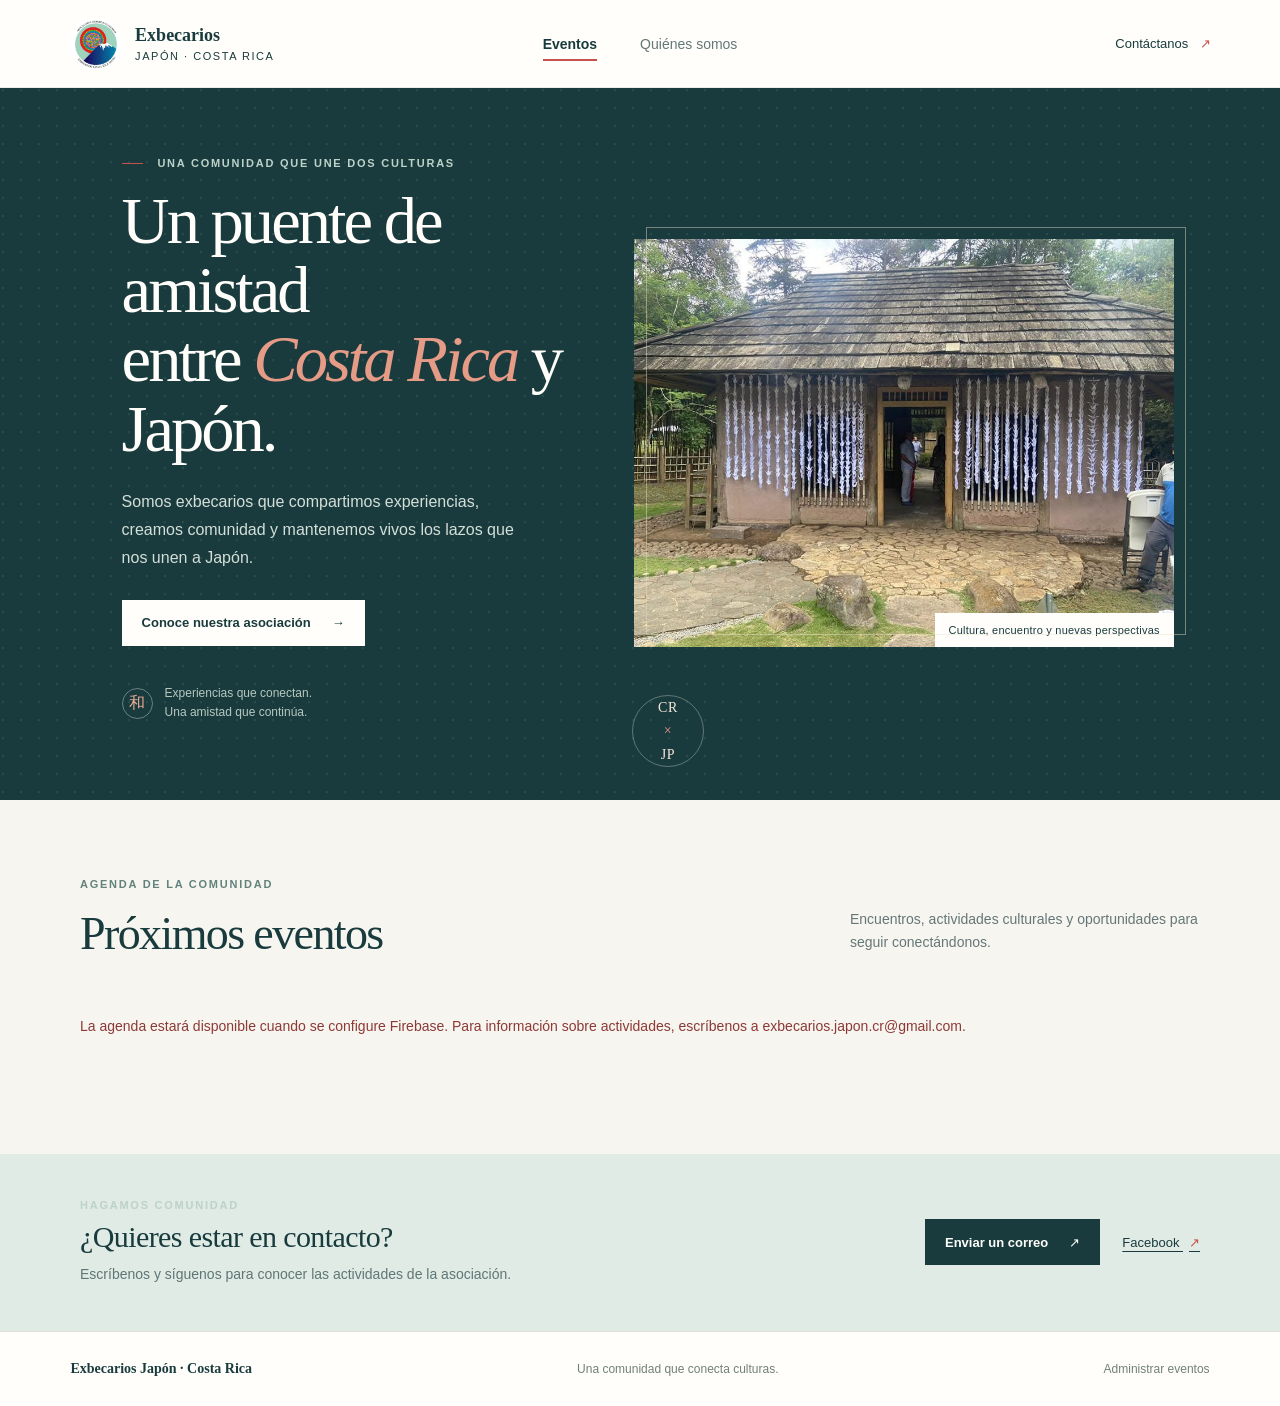
==== index.html @ 600e8ead "Add EXBECARIOS landing page" ====
<!doctype html>
<html lang="es">
  <head>
    <meta charset="UTF-8">
    <meta name="viewport" content="width=device-width, initial-scale=1">
    <meta name="theme-color" content="#153e42">
    <meta name="description" content="Comunidad de exbecarios del Gobierno de Japón en Costa Rica. Conectamos personas, experiencias y culturas.">
    <title>Exbecarios Japón Costa Rica | Comunidad y eventos</title>
    <link rel="icon" href="img/icono.jpg" type="image/jpeg">
    <link rel="stylesheet" href="styles.css">
    <script defer src="js/navigation.js"></script>
    <script type="module" src="js/main.js"></script>
  </head>
  <body>
    <a class="skip-link" href="#contenido">Saltar al contenido</a>
    <header class="site-header">
      <a class="brand" href="#eventos" aria-label="Exbecarios Japón Costa Rica, inicio">
        <img src="img/icono.jpg" alt="" width="54" height="54">
        <span class="brand-name">Exbecarios<span>Japón · Costa Rica</span></span>
      </a>
      <nav class="tabs" aria-label="Navegación principal" role="tablist">
        <button class="tab is-active" id="tab-eventos" type="button" role="tab" aria-selected="true" aria-controls="panel-eventos" data-tab="eventos">Eventos</button>
        <button class="tab" id="tab-somos" type="button" role="tab" aria-selected="false" aria-controls="panel-somos" data-tab="somos">Quiénes somos</button>
      </nav>
      <a class="header-contact" href="mailto:exbecarios.japon.cr@gmail.com">Contáctanos <span aria-hidden="true">↗</span></a>
    </header>

    <main id="contenido">
      <section id="panel-eventos" class="page-panel" role="tabpanel" aria-labelledby="tab-eventos">
        <div class="hero">
          <div class="hero-copy">
            <p class="eyebrow"><span class="eyebrow-mark" aria-hidden="true"></span> Una comunidad que une dos culturas</p>
            <h1>Un puente de amistad<br>entre <span>Costa Rica</span> y Japón.</h1>
            <p class="hero-description">Somos exbecarios que compartimos experiencias, creamos comunidad y mantenemos vivos los lazos que nos unen a Japón.</p>
            <button class="button button-light" type="button" data-open-tab="somos">Conoce nuestra asociación <span aria-hidden="true">→</span></button>
            <div class="hero-note"><span class="hero-note-kanji" aria-hidden="true">和</span><span>Experiencias que conectan.<br>Una amistad que continúa.</span></div>
          </div>
          <div class="hero-image">
            <img src="img/483872027_3587784131516572_3139662177403844253_n.jpg" alt="Arquitectura tradicional japonesa decorada con tiras de papel">
            <span class="image-caption">Cultura, encuentro y nuevas perspectivas</span>
          </div>
          <span class="hero-stamp" aria-hidden="true">CR <span>×</span> JP</span>
        </div>

        <section class="events-section content-width" aria-labelledby="events-title">
          <div class="section-heading">
            <div>
              <p class="eyebrow">Agenda de la comunidad</p>
              <h2 id="events-title">Próximos eventos</h2>
            </div>
            <p class="section-intro">Encuentros, actividades culturales y oportunidades para seguir conectándonos.</p>
          </div>
          <div id="events-status" class="events-status" role="status" aria-live="polite">Cargando eventos…</div>
          <div id="events-list" class="events-grid" aria-live="polite"></div>
        </section>

        <section class="join-band">
          <div class="join-inner content-width">
            <div>
              <p class="eyebrow eyebrow-light">Hagamos comunidad</p>
              <h2>¿Quieres estar en contacto?</h2>
              <p>Escríbenos y síguenos para conocer las actividades de la asociación.</p>
            </div>
            <div class="join-actions">
              <a class="button button-light" href="mailto:exbecarios.japon.cr@gmail.com">Enviar un correo <span aria-hidden="true">↗</span></a>
              <a class="social-link" href="https://www.facebook.com/exbecariosjp.cr" target="_blank" rel="noopener noreferrer">Facebook <span aria-hidden="true">↗</span></a>
            </div>
          </div>
        </section>
      </section>

      <section id="panel-somos" class="page-panel about-panel" role="tabpanel" aria-labelledby="tab-somos" hidden>
        <div class="about-hero content-width">
          <p class="eyebrow"><span class="eyebrow-mark" aria-hidden="true"></span> Quiénes somos</p>
          <h1>Una historia compartida.<br><span>Un futuro por construir.</span></h1>
          <p class="about-lead">La Asociación de Exbecarios de Mombukagakusho de Japón en Costa Rica reúne a personas que han vivido la experiencia de estudiar en Japón y desean compartir lo aprendido con su comunidad.</p>
        </div>

        <section class="mission-section content-width" aria-labelledby="mission-title">
          <div class="mission-feature">
            <p class="eyebrow eyebrow-light">Nuestro propósito</p>
            <h2 id="mission-title">Fomentar los lazos entre Costa Rica y Japón.</h2>
            <p>Conectamos personas, experiencias y conocimiento para fortalecer la amistad y el intercambio entre ambos países.</p>
            <span class="mission-decoration" aria-hidden="true">絆</span>
          </div>
          <div class="mission-aside">
            <span class="aside-number">01 <span>/ 05</span></span>
            <p>Una comunidad que acompaña a quienes regresan de Japón y abre camino para quienes están por iniciar su propia experiencia.</p>
            <span class="aside-rule" aria-hidden="true"></span>
            <p class="aside-small">Basado en los fines y objetivos del Artículo 4 del acta constitutiva.</p>
          </div>
        </section>

        <section class="objectives-section content-width" aria-labelledby="objectives-title">
          <div class="section-heading">
            <div>
              <p class="eyebrow">Lo que nos mueve</p>
              <h2 id="objectives-title">Nuestros objetivos</h2>
            </div>
            <p class="section-intro">En síntesis, los fines establecidos en nuestra acta constitutiva.</p>
          </div>
          <div class="objective-list">
            <article class="objective-card objective-featured">
              <span class="objective-index">01</span>
              <div><h3>Fortalecer la amistad entre Costa Rica y Japón</h3><p>Promover las relaciones entre ambos países mediante el intercambio de experiencias y la participación en actividades culturales.</p></div>
              <span class="objective-symbol" aria-hidden="true">結</span>
            </article>
            <article class="objective-card">
              <span class="objective-index">02</span>
              <div><h3>Apoyar las becas de la Embajada de Japón</h3><p>Colaborar en la promoción, evaluación y selección de candidatos para los programas de becas.</p></div>
              <span class="objective-arrow" aria-hidden="true">↗</span>
            </article>
            <article class="objective-card">
              <span class="objective-index">03</span>
              <div><h3>Acompañar a becarios y exbecarios</h3><p>Apoyar a quienes inician su experiencia y fortalecer la comunidad en su regreso a Costa Rica, en lo personal, académico y profesional.</p></div>
              <span class="objective-arrow" aria-hidden="true">↗</span>
            </article>
            <article class="objective-card">
              <span class="objective-index">04</span>
              <div><h3>Compartir conocimiento y experiencia</h3><p>Facilitar la comunicación entre exbecarios, la Embajada de Japón y organizaciones japonesas, poniendo en común la experiencia académica y laboral.</p></div>
              <span class="objective-arrow" aria-hidden="true">↗</span>
            </article>
            <article class="objective-card">
              <span class="objective-index">05</span>
              <div><h3>Participar en actividades culturales</h3><p>Sumarnos a iniciativas de la Embajada y otras organizaciones que promueven el acercamiento entre ambos países.</p></div>
              <span class="objective-arrow" aria-hidden="true">↗</span>
            </article>
          </div>
        </section>

        <section class="statutes-section content-width" aria-labelledby="statutes-title">
          <div class="section-heading">
            <div>
              <p class="eyebrow">Consulta por tema</p>
              <h2 id="statutes-title">Así nos organizamos</h2>
            </div>
            <p class="section-intro">El estatuto, resumido en secciones desplegables para que puedas consultar solo lo que te interesa.</p>
          </div>
          <div class="statutes-list">
            <details class="statute-item" name="estatuto">
              <summary>
                <span><strong>Identidad y domicilio</strong><small>Artículos 1–3</small></span>
                <span class="statute-toggle" aria-hidden="true"></span>
              </summary>
              <div class="statute-content">
                <p>La Asociación de Exbecarios de Mombukagakusho de Japón en Costa Rica es una entidad privada, no lucrativa, no partidista ni religiosa, y de duración indefinida. El acta constitutiva es del 7 de mayo de 2014.</p>
                <p>Su domicilio estatutario está en San José, Sabana Norte, Torre La Sabana, piso 10, Embajada de Japón. Puede participar en federaciones y confederaciones nacionales o internacionales, de acuerdo con la legislación aplicable.</p>
              </div>
            </details>
            <details class="statute-item" name="estatuto">
              <summary>
                <span><strong>Actividades principales</strong><small>Artículo 5</small></span>
                <span class="statute-toggle" aria-hidden="true"></span>
              </summary>
              <div class="statute-content">
                <ul>
                  <li>Promover la comunicación y el intercambio entre exbecarios.</li>
                  <li>Crear y mantener una base de datos de exbecarios y gestionar la actualización de su información académica y profesional.</li>
                  <li>Participar en actividades sociales, culturales, académicas y profesionales de la Embajada de Japón y organizaciones afines, como JICA y ACEJA.</li>
                  <li>Crear alianzas con organizaciones e instituciones que fortalezcan las relaciones Costa Rica–Japón.</li>
                  <li>Colaborar como voluntariado y orientar a futuros becarios en su preparación para vivir en Japón.</li>
                </ul>
              </div>
            </details>
            <details class="statute-item" name="estatuto">
              <summary>
                <span><strong>Quiénes pueden asociarse</strong><small>Artículos 9–10</small></span>
                <span class="statute-toggle" aria-hidden="true"></span>
              </summary>
              <div class="statute-content">
                <p>El estatuto contempla personas asociadas fundadoras, activas y honorarias. Las personas honorarias son recomendadas por la Junta Directiva y aprobadas por la Asamblea; tienen voz, pero no voto ni cargos directivos, y no están sujetas a los deberes de las categorías fundadora y activa.</p>
                <p>Para solicitar afiliación se requiere ser mayor de edad y exbecario/a de Mombukagakusho o tener un vínculo con el programa. La solicitud escrita se presenta a la Junta Directiva, acompañada por la recomendación razonada de una persona fundadora o activa y el pago de la cuota de ingreso. La Junta dispone de un mes para responder.</p>
              </div>
            </details>
            <details class="statute-item" name="estatuto">
              <summary>
                <span><strong>Derechos y deberes</strong><small>Artículos 11–12</small></span>
                <span class="statute-toggle" aria-hidden="true"></span>
              </summary>
              <div class="statute-content">
                <h3>Derechos</h3>
                <p>Elegir y postularse a cargos; participar con voz y voto en las asambleas (un voto por persona); presentar propuestas; comunicar irregularidades; proponer la suspensión o exclusión de asociados; defenderse en procesos disciplinarios; proponer cambios al estatuto y participar en las actividades.</p>
                <h3>Deberes</h3>
                <p>Respetar la ley, el estatuto y los acuerdos; asistir a reuniones convocadas; pagar las cuotas aprobadas; cuidar los bienes y el buen nombre de la Asociación; apoyar sus fines y colaborar en la organización y divulgación de eventos.</p>
              </div>
            </details>
            <details class="statute-item" name="estatuto">
              <summary>
                <span><strong>Permanencia y convivencia</strong><small>Artículos 13–14</small></span>
                <span class="statute-toggle" aria-hidden="true"></span>
              </summary>
              <div class="statute-content">
                <p>La condición de asociado/a puede terminar por fallecimiento, renuncia escrita luego de cumplir las obligaciones pendientes o expulsión acordada en Asamblea Extraordinaria. Entre las causas de expulsión están adeudar tres cuotas anuales consecutivas sin justificación, actuar sin autorización en nombre de la Asociación y usar indebidamente su nombre o bienes.</p>
                <p>El estatuto contempla el derecho de defensa: la persona debe recibir por escrito las razones y dispone de 15 días hábiles para responder. Las medidas correctivas incluyen advertencia, suspensión hasta por seis meses o pérdida de la condición de asociado/a. Una medida correctiva puede impugnarse ante la Junta Directiva dentro de 15 días hábiles; la Junta debe resolver en los 10 días hábiles siguientes.</p>
              </div>
            </details>
            <details class="statute-item" name="estatuto">
              <summary>
                <span><strong>Órganos y toma de decisiones</strong><small>Artículos 15–22</small></span>
                <span class="statute-toggle" aria-hidden="true"></span>
              </summary>
              <div class="statute-content">
                <p>La Asociación cuenta con Asamblea General, Junta Directiva y Fiscalía. La Asamblea, integrada por las personas asociadas activas, es el órgano máximo. Se reúne ordinariamente una vez al año y extraordinariamente cuando la convoque la Junta, la Fiscalía o al menos un tercio de las personas asociadas. La convocatoria se envía por correo electrónico con ocho días naturales de anticipación y se confirma dentro de las 48 horas siguientes. Para la primera convocatoria se requiere la mitad más uno de los asociados; si no hay quórum, puede sesionar 60 minutos después con quienes estén presentes, respetando el mínimo establecido en el estatuto. Las decisiones se toman por mayoría simple, salvo cuando se exigen dos tercios.</p>
                <p>La Asamblea Ordinaria elige cada dos años, mediante voto secreto, a la Junta y a la Fiscalía; conoce informes; aprueba el plan de trabajo, presupuesto, cuotas y reglamentos; y decide sobre compras y donaciones. La Extraordinaria puede cubrir vacantes, reformar el estatuto, resolver expulsiones, aprobar alianzas, atender asuntos urgentes o acordar la disolución.</p>
                <p>La Junta Directiva es el órgano ejecutivo y administrativo. La integran siete personas: presidencia, vicepresidencia, secretaría, tesorería y tres vocalías, por periodos de dos años; el periodo inicia el 16 de mayo. Cumple los acuerdos, administra y revisa los recursos, recibe solicitudes de afiliación, convoca asambleas, nombra comisiones y presenta su informe anual.</p>
                <p>La presidencia representa a la Asociación y dirige las sesiones; la vicepresidencia la sustituye temporalmente. La secretaría prepara actas, lleva los registros y tramita comunicaciones. La tesorería recauda cuotas, custodia los fondos y presenta informes financieros. Las vocalías apoyan las gestiones y sustituyen temporalmente a otros miembros según el estatuto.</p>
                <p>La Fiscalía es independiente y la ocupa una persona elegida por dos años. Supervisa las operaciones y el cumplimiento del estatuto, presenta un informe anual, atiende inquietudes, investiga anomalías y puede solicitar una Asamblea Extraordinaria. Puede participar en sesiones de Junta con voz, pero sin voto, cuando se traten asuntos de su gestión.</p>
              </div>
            </details>
            <details class="statute-item" name="estatuto">
              <summary>
                <span><strong>Recursos y patrimonio</strong><small>Artículos 6–8</small></span>
                <span class="statute-toggle" aria-hidden="true"></span>
              </summary>
              <div class="statute-content">
                <p>Los recursos pueden provenir de cuotas de ingreso y anuales, contribuciones voluntarias, subvenciones y partidas públicas, donaciones, aportes voluntarios de jurados durante la selección de becarios y otras fuentes propuestas por la Junta y aprobadas por la Asamblea General.</p>
                <p>El patrimonio se destina exclusivamente a los fines de la Asociación: no se distribuyen utilidades entre sus miembros. Si los ingresos lo permiten, la Asamblea determina qué parte apoyar iniciativas de responsabilidad social. Los bienes pertenecen a la Asociación, no a cada persona asociada; los bienes inmuebles requieren autorización expresa de la Asamblea para su disposición.</p>
              </div>
            </details>
            <details class="statute-item" name="estatuto">
              <summary>
                <span><strong>Reformas e interpretación</strong><small>Artículos 23–25</small></span>
                <span class="statute-toggle" aria-hidden="true"></span>
              </summary>
              <div class="statute-content">
                <p>Las reformas al estatuto requieren una Asamblea Extraordinaria y el voto favorable de dos tercios de las personas asociadas activas presentes; luego se inscriben conforme a la ley. Las dudas de interpretación las resuelve la Junta Directiva; si hay controversia, el estatuto prevé solicitar criterio profesional en derecho. Los asuntos no contemplados se resuelven en Asamblea Extraordinaria por mayoría simple.</p>
                <p>La disolución se rige por las causas previstas en la Ley de Asociaciones. La liquidación de los bienes se realiza conforme a la ley, con las salvedades previstas para bienes provenientes de subvenciones, partidas públicas, legados o donaciones.</p>
              </div>
            </details>
          </div>
        </section>

        <section class="identity-section">
          <div class="identity-inner content-width">
            <div class="identity-copy">
              <p class="eyebrow">Nuestra asociación</p>
              <h2>Un espacio para conectar y contribuir.</h2>
              <p>Según el Artículo 1 del acta constitutiva, la Asociación es una entidad privada, no lucrativa, no partidista ni religiosa, y de duración indefinida.</p>
              <p>Acta constitutiva: 7 de mayo de 2014.</p>
              <p class="identity-note">La cédula jurídica no aparece en el texto del acta que recibimos. La agregaremos cuando el número sea confirmado.</p>
            </div>
            <div class="identity-seal">
              <img src="img/icono.jpg" alt="Logotipo de la Asociación de Exbecarios de Japón en Costa Rica" width="188" height="188">
              <span>Desde Costa Rica<br>hacia Japón, y de vuelta</span>
            </div>
          </div>
        </section>

        <section class="contact-section content-width">
          <p class="eyebrow">Sigamos en contacto</p>
          <h2>Conversemos.</h2>
          <div class="contact-links">
            <a href="mailto:exbecarios.japon.cr@gmail.com">exbecarios.japon.cr@gmail.com <span aria-hidden="true">↗</span></a>
            <a href="https://www.facebook.com/exbecariosjp.cr" target="_blank" rel="noopener noreferrer">Facebook <span aria-hidden="true">↗</span></a>
          </div>
        </section>
      </section>
    </main>

    <footer class="site-footer">
      <a class="footer-brand" href="#eventos">Exbecarios Japón · Costa Rica</a>
      <span>Una comunidad que conecta culturas.</span>
      <a class="admin-link" href="admin.html">Administrar eventos</a>
    </footer>
  </body>
</html>
---- styles.css ----
:root {
  color-scheme: light;
  --ink: #193b3d;
  --ink-deep: #123235;
  --muted: #647779;
  --paper: #f7f5ef;
  --white: #fffefa;
  --line: #dedfd8;
  --coral: #c9514b;
  --mint: #dcebe3;
  --serif: Georgia, "Times New Roman", serif;
  font-family: "Segoe UI", Arial, sans-serif;
  color: var(--ink);
  background: var(--paper);
  font-synthesis: none;
  text-rendering: optimizeLegibility;
}

* { box-sizing: border-box; }

body {
  margin: 0;
  min-width: 320px;
  background: var(--paper);
  font-size: 16px;
}

button, a { font: inherit; }
a { color: inherit; }
button:focus-visible, a:focus-visible { outline: 3px solid #d7836d; outline-offset: 4px; }

.skip-link {
  position: absolute;
  z-index: 20;
  top: 8px;
  left: 8px;
  padding: 10px 14px;
  color: var(--white);
  background: var(--ink);
  transform: translateY(-160%);
}
.skip-link:focus { transform: translateY(0); }

.site-header {
  position: relative;
  z-index: 2;
  display: grid;
  grid-template-columns: 1fr auto 1fr;
  align-items: center;
  min-height: 88px;
  padding: 14px clamp(22px, 5.4vw, 82px);
  background: var(--white);
  border-bottom: 1px solid rgba(25, 59, 61, .09);
}

.brand {
  display: inline-flex;
  align-items: center;
  gap: 12px;
  width: fit-content;
  text-decoration: none;
}
.brand img { border-radius: 50%; object-fit: cover; }
.brand-name { font-family: var(--serif); font-size: 18px; font-weight: 700; line-height: 1.12; }
.brand-name span { display: block; margin-top: 5px; font-family: "Segoe UI", Arial, sans-serif; font-size: 11px; font-weight: 500; letter-spacing: .14em; text-transform: uppercase; }

.tabs { display: flex; align-items: center; gap: 7px; }
.tab {
  position: relative;
  padding: 12px 18px;
  border: 0;
  background: transparent;
  color: #647779;
  cursor: pointer;
  font-size: 14px;
}
.tab::after {
  position: absolute;
  right: 18px;
  bottom: 3px;
  left: 18px;
  height: 2px;
  background: var(--coral);
  content: "";
  transform: scaleX(0);
  transform-origin: left;
  transition: transform .2s ease;
}
.tab:hover, .tab.is-active { color: var(--ink); }
.tab.is-active { font-weight: 650; }
.tab.is-active::after { transform: scaleX(1); }
.header-contact { justify-self: end; color: var(--ink); font-size: 13px; text-decoration: none; }
.header-contact span, .contact-links span { margin-left: 8px; color: var(--coral); }

.hero {
  position: relative;
  display: grid;
  grid-template-columns: minmax(0, .94fr) minmax(360px, 1.06fr);
  min-height: 525px;
  padding: 45px clamp(28px, 8.3vw, 128px) 48px clamp(28px, 9.5vw, 146px);
  overflow: hidden;
  color: var(--white);
  background-color: var(--ink);
  background-image: radial-gradient(circle at 16% 12%, rgba(166, 204, 184, .11) 0 1px, transparent 1.5px);
  background-size: 18px 18px;
}
.hero-copy { position: relative; z-index: 1; align-self: center; max-width: 535px; padding: 24px 18px 30px 0; }
.eyebrow { margin: 0 0 17px; color: #62827e; font-size: 11px; font-weight: 700; letter-spacing: .16em; text-transform: uppercase; }
.eyebrow-mark { display: inline-block; width: 21px; height: 1px; margin: 0 10px 3px 0; background: var(--coral); }
.hero .eyebrow, .eyebrow-light { color: #bdd2c9; }
.hero h1, .about-hero h1 {
  margin: 0;
  font-family: var(--serif);
  font-size: clamp(42px, 5.2vw, 72px);
  font-weight: 400;
  letter-spacing: -.045em;
  line-height: 1.04;
}
.hero h1 span { color: #e69b87; font-style: italic; }
.hero-description { max-width: 405px; margin: 25px 0 28px; color: #d4dfd9; font-size: 16px; line-height: 1.75; }
.button {
  display: inline-flex;
  align-items: center;
  justify-content: center;
  gap: 21px;
  min-height: 46px;
  padding: 0 19px;
  border: 1px solid transparent;
  font-size: 13px;
  font-weight: 650;
  text-decoration: none;
  transition: background .2s ease, color .2s ease, transform .2s ease;
}
.button:hover { transform: translateY(-2px); }
.button-light { color: var(--ink); background: var(--white); }
.button-light:hover { background: #e8eee8; }
.hero-note { display: flex; align-items: center; gap: 12px; margin-top: 38px; color: #b6c8c0; font-size: 12px; line-height: 1.6; }
.hero-note-kanji { display: grid; width: 31px; height: 31px; place-items: center; border: 1px solid rgba(255,255,255,.35); border-radius: 50%; color: #f0ad97; font-family: var(--serif); font-size: 16px; }
.hero-image { position: relative; align-self: center; height: 408px; margin: 0 0 0 18px; }
.hero-image::before { position: absolute; z-index: 1; top: -12px; right: -12px; bottom: 12px; left: 12px; border: 1px solid rgba(234, 224, 203, .45); content: ""; pointer-events: none; }
.hero-image img { position: relative; width: 100%; height: 100%; object-fit: cover; object-position: center 54%; }
.image-caption { position: absolute; right: 0; bottom: 0; padding: 11px 14px; color: var(--ink); background: var(--white); font-size: 11px; letter-spacing: .02em; }
.hero-stamp { position: absolute; z-index: 1; right: 45%; bottom: 33px; display: grid; width: 72px; height: 72px; place-items: center; border: 1px solid rgba(255,255,255,.3); border-radius: 50%; color: #f5e6db; font-family: var(--serif); font-size: 14px; letter-spacing: .05em; }
.hero-stamp span { color: #e69b87; }

.content-width { width: min(1120px, calc(100% - 48px)); margin-right: auto; margin-left: auto; }
.events-section { padding-top: 78px; padding-bottom: 93px; }
.section-heading { display: flex; align-items: end; justify-content: space-between; gap: 35px; margin-bottom: 31px; }
.section-heading h2, .contact-section h2, .identity-copy h2 {
  margin: 0;
  font-family: var(--serif);
  font-size: clamp(32px, 4vw, 46px);
  font-weight: 400;
  letter-spacing: -.035em;
}
.section-intro { max-width: 350px; margin: 0 0 5px; color: var(--muted); font-size: 14px; line-height: 1.7; }
.events-status { padding: 27px 0; color: var(--muted); font-size: 14px; }
.events-status:empty { display: none; }
.events-status.is-error { color: #8d3936; }
.events-status.is-empty { padding: 27px 28px; border: 1px solid var(--line); background: rgba(255, 254, 250, .55); }
.events-grid { display: grid; grid-template-columns: repeat(3, minmax(0, 1fr)); gap: 16px; }
.event-card { min-height: 218px; padding: 24px; border: 1px solid var(--line); background: var(--white); }
.event-date { display: flex; align-items: center; gap: 10px; margin-bottom: 20px; color: #64817b; font-size: 11px; font-weight: 700; letter-spacing: .08em; text-transform: uppercase; }
.event-date::before { width: 17px; height: 1px; background: var(--coral); content: ""; }
.event-card h3 { margin: 0 0 11px; font-family: var(--serif); font-size: 23px; font-weight: 400; line-height: 1.22; }
.event-card p { margin: 0; color: var(--muted); font-size: 14px; line-height: 1.65; }
.event-location { display: flex; align-items: center; gap: 7px; margin-top: 18px !important; color: var(--ink) !important; font-size: 12px !important; }
.event-location::before { color: var(--coral); content: "⌖"; font-size: 15px; }

.join-band { padding: 45px 0; color: var(--white); background: #dfebe4; color: var(--ink); }
.join-inner { display: flex; align-items: center; justify-content: space-between; gap: 30px; }
.join-band .eyebrow { margin-bottom: 9px; }
.join-band h2 { margin: 0; font-family: var(--serif); font-size: 30px; font-weight: 400; letter-spacing: -.02em; }
.join-band p:not(.eyebrow) { margin: 9px 0 0; color: #607575; font-size: 14px; line-height: 1.6; }
.join-actions { display: flex; align-items: center; gap: 22px; }
.join-actions .button { background: var(--ink); color: var(--white); }
.join-actions .button:hover { background: #264f4f; }
.social-link { font-size: 13px; text-decoration-thickness: 1px; text-underline-offset: 4px; }
.social-link span { margin-left: 6px; color: var(--coral); }

.about-hero { padding-top: 90px; padding-bottom: 77px; }
.about-hero h1 { font-size: clamp(42px, 5.5vw, 70px); }
.about-hero h1 span { color: var(--coral); font-style: italic; }
.about-lead { max-width: 670px; margin: 22px 0 0; color: var(--muted); font-family: var(--serif); font-size: 19px; line-height: 1.65; }
.mission-section { display: grid; grid-template-columns: 1.6fr .8fr; min-height: 285px; }
.mission-feature { position: relative; display: flex; flex-direction: column; justify-content: center; padding: 42px clamp(28px, 5vw, 70px); overflow: hidden; color: var(--white); background: var(--ink); }
.mission-feature h2 { position: relative; z-index: 1; max-width: 650px; margin: 0; font-family: var(--serif); font-size: clamp(32px, 4vw, 48px); font-weight: 400; letter-spacing: -.03em; line-height: 1.13; }
.mission-feature > p:last-of-type { position: relative; z-index: 1; max-width: 520px; margin: 19px 0 0; color: #cfdbd4; font-size: 14px; line-height: 1.75; }
.mission-decoration { position: absolute; right: 24px; bottom: -50px; color: rgba(224, 237, 228, .08); font-family: var(--serif); font-size: 180px; }
.mission-aside { display: flex; flex-direction: column; justify-content: center; padding: 37px; background: #e4eee7; }
.aside-number { color: var(--coral); font-family: var(--serif); font-size: 33px; }
.aside-number span { color: #8da49a; font-family: "Segoe UI", Arial, sans-serif; font-size: 12px; }
.mission-aside p { margin: 16px 0 0; color: #435c5d; font-family: var(--serif); font-size: 16px; line-height: 1.6; }
.aside-rule { width: 29px; height: 1px; margin-top: 24px; background: var(--coral); }
.mission-aside .aside-small { margin-top: 11px; color: #70807c; font-family: "Segoe UI", Arial, sans-serif; font-size: 11px; line-height: 1.6; }

.objectives-section { padding-top: 84px; padding-bottom: 90px; }
.objective-list { border-top: 1px solid var(--line); }
.objective-card { display: grid; grid-template-columns: 54px 1fr 30px; align-items: start; gap: 16px; padding: 22px 20px 22px 14px; border-bottom: 1px solid var(--line); transition: background .2s ease; }
.objective-card:hover { background: rgba(255,254,250,.66); }
.objective-index { padding-top: 3px; color: #a0aaa3; font-family: var(--serif); font-size: 13px; }
.objective-card h3 { margin: 0 0 6px; font-family: var(--serif); font-size: 20px; font-weight: 400; }
.objective-card p { max-width: 730px; margin: 0; color: var(--muted); font-size: 14px; line-height: 1.7; }
.objective-arrow { justify-self: end; color: #8ba097; font-size: 16px; }
.objective-featured { padding-top: 28px; padding-bottom: 28px; }
.objective-featured .objective-index, .objective-featured .objective-symbol { color: var(--coral); }
.objective-featured h3 { font-size: 22px; }
.objective-symbol { justify-self: end; font-family: var(--serif); font-size: 24px; }

.statutes-section { padding-top: 0; padding-bottom: 82px; }
.statutes-list { display: grid; grid-template-columns: repeat(2, minmax(0, 1fr)); gap: 11px; }
.statute-item { align-self: start; border: 1px solid var(--line); background: var(--white); }
.statute-item summary { display: flex; align-items: center; justify-content: space-between; gap: 15px; min-height: 67px; padding: 14px 18px; cursor: pointer; list-style: none; }
.statute-item summary:focus-visible { outline: 3px solid #d7836d; outline-offset: -3px; }
.statute-item summary::-webkit-details-marker { display: none; }
.statute-item summary > span:first-child { display: grid; gap: 4px; }
.statute-item summary strong { font-family: var(--serif); font-size: 17px; font-weight: 400; }
.statute-item summary small { color: #788982; font-size: 11px; letter-spacing: .06em; text-transform: uppercase; }
.statute-toggle { position: relative; flex: 0 0 20px; width: 20px; height: 20px; border: 1px solid #d5ded6; border-radius: 50%; }
.statute-toggle::before, .statute-toggle::after { position: absolute; top: 9px; left: 5px; width: 8px; height: 1px; background: var(--coral); content: ""; }
.statute-toggle::after { transform: rotate(90deg); transition: transform .18s ease; }
.statute-item[open] .statute-toggle::after { transform: rotate(0); }
.statute-content { padding: 0 18px 18px; color: #586e6b; font-size: 14px; line-height: 1.7; }
.statute-content p { margin: 0 0 11px; }
.statute-content p:last-child { margin-bottom: 0; }
.statute-content h3 { margin: 13px 0 4px; color: var(--ink); font-family: var(--serif); font-size: 16px; font-weight: 400; }
.statute-content ul { display: grid; gap: 7px; margin: 0; padding-left: 17px; }
.statute-content li::marker { color: var(--coral); }

.identity-section { padding: 67px 0; background: #e8eee8; }
.identity-inner { display: flex; align-items: center; justify-content: space-between; gap: 55px; }
.identity-copy { max-width: 650px; }
.identity-copy h2 { max-width: 540px; }
.identity-copy > p:not(.eyebrow) { max-width: 590px; color: #586e6b; font-size: 14px; line-height: 1.8; }
.identity-note { margin-top: 17px; padding-left: 13px; border-left: 2px solid #d27766; font-size: 12px !important; }
.identity-seal { display: flex; min-width: 210px; flex-direction: column; align-items: center; gap: 14px; color: #586e6b; font-family: var(--serif); font-size: 13px; line-height: 1.5; text-align: center; }
.identity-seal img { border-radius: 50%; mix-blend-mode: multiply; }

.contact-section { padding-top: 79px; padding-bottom: 84px; }
.contact-section h2 { margin-bottom: 22px; }
.contact-links { display: flex; flex-wrap: wrap; gap: 12px 29px; }
.contact-links a { font-size: 14px; text-underline-offset: 5px; }

.site-footer { display: flex; align-items: center; justify-content: space-between; gap: 20px; min-height: 75px; padding: 15px clamp(24px, 5.5vw, 82px); border-top: 1px solid var(--line); color: #71807a; background: var(--white); font-size: 12px; }
.footer-brand { color: var(--ink); font-family: var(--serif); font-size: 14px; font-weight: 700; text-decoration: none; }
.admin-link { color: inherit; text-decoration: none; }
.admin-link:hover { color: var(--coral); }

[hidden] { display: none !important; }

@media (max-width: 800px) {
  .site-header { grid-template-columns: 1fr auto; min-height: 78px; padding: 12px 22px; }
  .brand img { width: 46px; height: 46px; }
  .header-contact { display: none; }
  .tabs { gap: 0; }
  .tab { padding: 11px 10px; font-size: 13px; }
  .tab::after { right: 10px; left: 10px; }
  .hero { grid-template-columns: 1fr 1fr; min-height: 470px; padding: 31px 28px; }
  .hero-copy { padding-right: 0; }
  .hero h1 { font-size: clamp(38px, 6vw, 55px); }
  .hero-description { font-size: 15px; }
  .hero-image { height: 335px; margin-left: 4px; }
  .hero-stamp { right: 43%; width: 60px; height: 60px; font-size: 12px; }
  .mission-section { grid-template-columns: 1.2fr .8fr; }
  .mission-aside { padding: 28px; }
}

@media (max-width: 720px) {
  .hero { grid-template-columns: 1fr; min-height: auto; padding: 36px 32px 42px; }
  .hero-copy { max-width: 620px; padding: 10px 0 28px; }
  .hero h1 { font-size: clamp(42px, 8vw, 60px); }
  .hero-image { width: min(100%, 620px); height: clamp(280px, 48vw, 380px); margin: 5px 12px 0 0; }
  .hero-stamp { top: auto; right: 28px; bottom: 24px; }
  .mission-section { grid-template-columns: 1.2fr .8fr; }
}

@media (max-width: 580px) {
  .site-header { grid-template-columns: 1fr; justify-items: center; gap: 10px; padding: 10px 14px 0; }
  .brand { justify-self: start; }
  .brand img { width: 40px; height: 40px; }
  .brand-name { font-size: 16px; }
  .tabs { width: 100%; justify-content: center; }
  .tab { min-width: 140px; padding: 10px 13px 13px; font-size: 13px; }
  .hero { grid-template-columns: 1fr; padding: 32px 23px 34px; }
  .hero-copy { padding: 10px 0 25px; }
  .hero h1 { font-size: clamp(38px, 11vw, 52px); }
  .hero-description { max-width: 360px; margin-top: 17px; font-size: 15px; }
  .hero-note { margin-top: 24px; }
  .hero-image { height: clamp(220px, 70vw, 300px); margin: 3px 12px 0 0; }
  .hero-stamp { top: 49%; right: 20px; bottom: auto; width: 53px; height: 53px; }
  .content-width { width: min(100% - 36px, 500px); }
  .events-section { padding-top: 56px; padding-bottom: 60px; }
  .section-heading { align-items: start; flex-direction: column; gap: 9px; margin-bottom: 22px; }
  .section-intro { max-width: 100%; }
  .events-grid { grid-template-columns: 1fr; gap: 11px; }
  .event-card { min-height: unset; padding: 21px; }
  .event-date { margin-bottom: 12px; }
  .join-band { padding: 34px 0; }
  .join-inner { align-items: start; flex-direction: column; gap: 22px; }
  .join-band h2 { font-size: 26px; }
  .join-actions { flex-wrap: wrap; gap: 18px; }
  .about-hero { padding-top: 62px; padding-bottom: 52px; }
  .about-hero h1 { font-size: clamp(38px, 10vw, 52px); }
  .about-lead { font-size: 17px; }
  .mission-section { grid-template-columns: 1fr; }
  .mission-feature { min-height: 265px; padding: 33px 27px; }
  .mission-feature h2 { font-size: clamp(32px, 9vw, 38px); }
  .mission-aside { padding: 28px; }
  .objectives-section { padding-top: 58px; padding-bottom: 60px; }
  .objective-card { grid-template-columns: 32px 1fr 18px; gap: 8px; padding: 19px 5px; }
  .objective-card h3 { font-size: 18px; }
  .objective-featured h3 { font-size: 20px; }
  .objective-card p { font-size: 12px; }
  .statutes-section { padding-bottom: 58px; }
  .statutes-list { grid-template-columns: 1fr; gap: 9px; }
  .identity-section { padding: 47px 0; }
  .identity-inner { align-items: start; flex-direction: column; gap: 30px; }
  .identity-seal { align-self: center; }
  .contact-section { padding-top: 58px; padding-bottom: 60px; }
  .contact-links { flex-direction: column; gap: 16px; }
  .site-footer { align-items: start; flex-direction: column; gap: 9px; padding: 20px; }
}

@media (prefers-reduced-motion: reduce) {
  *, *::before, *::after { scroll-behavior: auto !important; transition-duration: .01ms !important; }
}
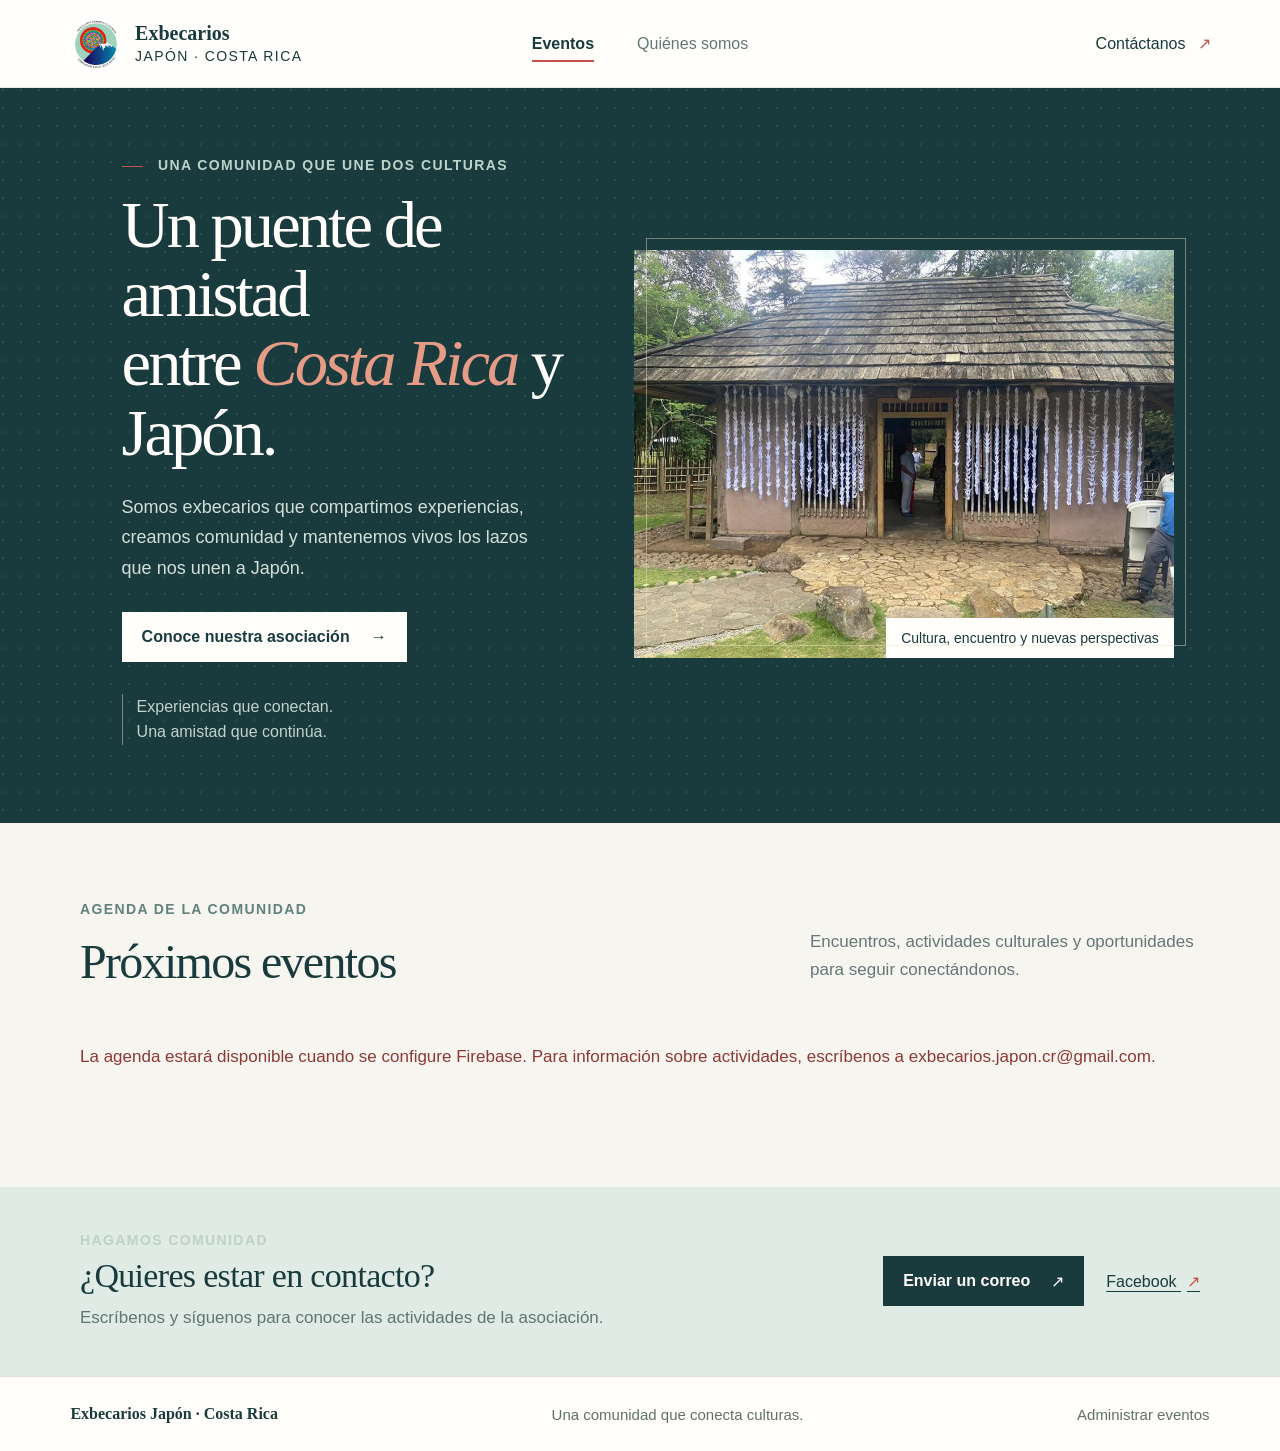
==== commit 51b0cd4b: "Increase text sizes and fix page alignment Co-authored-by: Copilot <223556219+Copilot@users.noreply." ====
--- a/index.html
+++ b/index.html
@@ -33,13 +33,12 @@
             <h1>Un puente de amistad<br>entre <span>Costa Rica</span> y Japón.</h1>
             <p class="hero-description">Somos exbecarios que compartimos experiencias, creamos comunidad y mantenemos vivos los lazos que nos unen a Japón.</p>
             <button class="button button-light" type="button" data-open-tab="somos">Conoce nuestra asociación <span aria-hidden="true">→</span></button>
-            <div class="hero-note"><span class="hero-note-kanji" aria-hidden="true">和</span><span>Experiencias que conectan.<br>Una amistad que continúa.</span></div>
+            <div class="hero-note">Experiencias que conectan.<br>Una amistad que continúa.</div>
           </div>
           <div class="hero-image">
             <img src="img/483872027_3587784131516572_3139662177403844253_n.jpg" alt="Arquitectura tradicional japonesa decorada con tiras de papel">
             <span class="image-caption">Cultura, encuentro y nuevas perspectivas</span>
           </div>
-          <span class="hero-stamp" aria-hidden="true">CR <span>×</span> JP</span>
         </div>
 
         <section class="events-section content-width" aria-labelledby="events-title">
@@ -81,7 +80,6 @@
             <p class="eyebrow eyebrow-light">Nuestro propósito</p>
             <h2 id="mission-title">Fomentar los lazos entre Costa Rica y Japón.</h2>
             <p>Conectamos personas, experiencias y conocimiento para fortalecer la amistad y el intercambio entre ambos países.</p>
-            <span class="mission-decoration" aria-hidden="true">絆</span>
           </div>
           <div class="mission-aside">
             <span class="aside-number">01 <span>/ 05</span></span>
@@ -103,7 +101,6 @@
             <article class="objective-card objective-featured">
               <span class="objective-index">01</span>
               <div><h3>Fortalecer la amistad entre Costa Rica y Japón</h3><p>Promover las relaciones entre ambos países mediante el intercambio de experiencias y la participación en actividades culturales.</p></div>
-              <span class="objective-symbol" aria-hidden="true">結</span>
             </article>
             <article class="objective-card">
               <span class="objective-index">02</span>
--- a/styles.css
+++ b/styles.css
@@ -20,9 +20,8 @@
 
 body {
   margin: 0;
-  min-width: 320px;
   background: var(--paper);
-  font-size: 16px;
+  font-size: 18px;
 }
 
 button, a { font: inherit; }
@@ -61,8 +60,8 @@
   text-decoration: none;
 }
 .brand img { border-radius: 50%; object-fit: cover; }
-.brand-name { font-family: var(--serif); font-size: 18px; font-weight: 700; line-height: 1.12; }
-.brand-name span { display: block; margin-top: 5px; font-family: "Segoe UI", Arial, sans-serif; font-size: 11px; font-weight: 500; letter-spacing: .14em; text-transform: uppercase; }
+.brand-name { font-family: var(--serif); font-size: 20px; font-weight: 700; line-height: 1.12; }
+.brand-name span { display: block; margin-top: 5px; font-family: "Segoe UI", Arial, sans-serif; font-size: 14px; font-weight: 500; letter-spacing: .1em; text-transform: uppercase; }
 
 .tabs { display: flex; align-items: center; gap: 7px; }
 .tab {
@@ -72,7 +71,7 @@
   background: transparent;
   color: #647779;
   cursor: pointer;
-  font-size: 14px;
+  font-size: 16px;
 }
 .tab::after {
   position: absolute;
@@ -89,7 +88,7 @@
 .tab:hover, .tab.is-active { color: var(--ink); }
 .tab.is-active { font-weight: 650; }
 .tab.is-active::after { transform: scaleX(1); }
-.header-contact { justify-self: end; color: var(--ink); font-size: 13px; text-decoration: none; }
+.header-contact { justify-self: end; color: var(--ink); font-size: 16px; text-decoration: none; }
 .header-contact span, .contact-links span { margin-left: 8px; color: var(--coral); }
 
 .hero {
@@ -105,28 +104,28 @@
   background-size: 18px 18px;
 }
 .hero-copy { position: relative; z-index: 1; align-self: center; max-width: 535px; padding: 24px 18px 30px 0; }
-.eyebrow { margin: 0 0 17px; color: #62827e; font-size: 11px; font-weight: 700; letter-spacing: .16em; text-transform: uppercase; }
+.eyebrow { margin: 0 0 17px; color: #62827e; font-size: 14px; font-weight: 700; letter-spacing: .1em; text-transform: uppercase; }
 .eyebrow-mark { display: inline-block; width: 21px; height: 1px; margin: 0 10px 3px 0; background: var(--coral); }
 .hero .eyebrow, .eyebrow-light { color: #bdd2c9; }
 .hero h1, .about-hero h1 {
   margin: 0;
   font-family: var(--serif);
-  font-size: clamp(42px, 5.2vw, 72px);
+  font-size: clamp(48px, 5.2vw, 74px);
   font-weight: 400;
   letter-spacing: -.045em;
   line-height: 1.04;
 }
 .hero h1 span { color: #e69b87; font-style: italic; }
-.hero-description { max-width: 405px; margin: 25px 0 28px; color: #d4dfd9; font-size: 16px; line-height: 1.75; }
+.hero-description { max-width: 440px; margin: 25px 0 28px; color: #d4dfd9; font-size: 18px; line-height: 1.7; }
 .button {
   display: inline-flex;
   align-items: center;
   justify-content: center;
   gap: 21px;
-  min-height: 46px;
+  min-height: 50px;
   padding: 0 19px;
   border: 1px solid transparent;
-  font-size: 13px;
+  font-size: 16px;
   font-weight: 650;
   text-decoration: none;
   transition: background .2s ease, color .2s ease, transform .2s ease;
@@ -134,14 +133,11 @@
 .button:hover { transform: translateY(-2px); }
 .button-light { color: var(--ink); background: var(--white); }
 .button-light:hover { background: #e8eee8; }
-.hero-note { display: flex; align-items: center; gap: 12px; margin-top: 38px; color: #b6c8c0; font-size: 12px; line-height: 1.6; }
-.hero-note-kanji { display: grid; width: 31px; height: 31px; place-items: center; border: 1px solid rgba(255,255,255,.35); border-radius: 50%; color: #f0ad97; font-family: var(--serif); font-size: 16px; }
+.hero-note { margin-top: 32px; padding-left: 14px; border-left: 1px solid rgba(255,255,255,.4); color: #c4d2cb; font-size: 16px; line-height: 1.6; }
 .hero-image { position: relative; align-self: center; height: 408px; margin: 0 0 0 18px; }
 .hero-image::before { position: absolute; z-index: 1; top: -12px; right: -12px; bottom: 12px; left: 12px; border: 1px solid rgba(234, 224, 203, .45); content: ""; pointer-events: none; }
 .hero-image img { position: relative; width: 100%; height: 100%; object-fit: cover; object-position: center 54%; }
-.image-caption { position: absolute; right: 0; bottom: 0; padding: 11px 14px; color: var(--ink); background: var(--white); font-size: 11px; letter-spacing: .02em; }
-.hero-stamp { position: absolute; z-index: 1; right: 45%; bottom: 33px; display: grid; width: 72px; height: 72px; place-items: center; border: 1px solid rgba(255,255,255,.3); border-radius: 50%; color: #f5e6db; font-family: var(--serif); font-size: 14px; letter-spacing: .05em; }
-.hero-stamp span { color: #e69b87; }
+.image-caption { position: absolute; right: 0; bottom: 0; padding: 12px 15px; color: var(--ink); background: var(--white); font-size: 14px; }
 
 .content-width { width: min(1120px, calc(100% - 48px)); margin-right: auto; margin-left: auto; }
 .events-section { padding-top: 78px; padding-bottom: 93px; }
@@ -149,63 +145,61 @@
 .section-heading h2, .contact-section h2, .identity-copy h2 {
   margin: 0;
   font-family: var(--serif);
-  font-size: clamp(32px, 4vw, 46px);
+  font-size: clamp(36px, 4vw, 48px);
   font-weight: 400;
   letter-spacing: -.035em;
 }
-.section-intro { max-width: 350px; margin: 0 0 5px; color: var(--muted); font-size: 14px; line-height: 1.7; }
-.events-status { padding: 27px 0; color: var(--muted); font-size: 14px; }
+.section-intro { max-width: 390px; margin: 0 0 5px; color: var(--muted); font-size: 17px; line-height: 1.65; }
+.events-status { padding: 27px 0; color: var(--muted); font-size: 17px; }
 .events-status:empty { display: none; }
 .events-status.is-error { color: #8d3936; }
 .events-status.is-empty { padding: 27px 28px; border: 1px solid var(--line); background: rgba(255, 254, 250, .55); }
 .events-grid { display: grid; grid-template-columns: repeat(3, minmax(0, 1fr)); gap: 16px; }
 .event-card { min-height: 218px; padding: 24px; border: 1px solid var(--line); background: var(--white); }
-.event-date { display: flex; align-items: center; gap: 10px; margin-bottom: 20px; color: #64817b; font-size: 11px; font-weight: 700; letter-spacing: .08em; text-transform: uppercase; }
+.event-date { display: flex; align-items: center; gap: 10px; margin-bottom: 20px; color: #64817b; font-size: 15px; font-weight: 700; letter-spacing: .05em; text-transform: uppercase; }
 .event-date::before { width: 17px; height: 1px; background: var(--coral); content: ""; }
-.event-card h3 { margin: 0 0 11px; font-family: var(--serif); font-size: 23px; font-weight: 400; line-height: 1.22; }
-.event-card p { margin: 0; color: var(--muted); font-size: 14px; line-height: 1.65; }
-.event-location { display: flex; align-items: center; gap: 7px; margin-top: 18px !important; color: var(--ink) !important; font-size: 12px !important; }
+.event-card h3 { margin: 0 0 11px; font-family: var(--serif); font-size: 25px; font-weight: 400; line-height: 1.25; }
+.event-card p { margin: 0; color: var(--muted); font-size: 17px; line-height: 1.65; }
+.event-location { display: flex; align-items: center; gap: 7px; margin-top: 18px !important; color: var(--ink) !important; font-size: 15px !important; }
 .event-location::before { color: var(--coral); content: "⌖"; font-size: 15px; }
 
 .join-band { padding: 45px 0; color: var(--white); background: #dfebe4; color: var(--ink); }
 .join-inner { display: flex; align-items: center; justify-content: space-between; gap: 30px; }
 .join-band .eyebrow { margin-bottom: 9px; }
-.join-band h2 { margin: 0; font-family: var(--serif); font-size: 30px; font-weight: 400; letter-spacing: -.02em; }
-.join-band p:not(.eyebrow) { margin: 9px 0 0; color: #607575; font-size: 14px; line-height: 1.6; }
+.join-band h2 { margin: 0; font-family: var(--serif); font-size: 34px; font-weight: 400; letter-spacing: -.02em; }
+.join-band p:not(.eyebrow) { margin: 9px 0 0; color: #607575; font-size: 17px; line-height: 1.6; }
 .join-actions { display: flex; align-items: center; gap: 22px; }
 .join-actions .button { background: var(--ink); color: var(--white); }
 .join-actions .button:hover { background: #264f4f; }
-.social-link { font-size: 13px; text-decoration-thickness: 1px; text-underline-offset: 4px; }
+.social-link { font-size: 16px; text-decoration-thickness: 1px; text-underline-offset: 4px; }
 .social-link span { margin-left: 6px; color: var(--coral); }
 
 .about-hero { padding-top: 90px; padding-bottom: 77px; }
-.about-hero h1 { font-size: clamp(42px, 5.5vw, 70px); }
+.about-hero h1 { font-size: clamp(48px, 5.5vw, 72px); }
 .about-hero h1 span { color: var(--coral); font-style: italic; }
-.about-lead { max-width: 670px; margin: 22px 0 0; color: var(--muted); font-family: var(--serif); font-size: 19px; line-height: 1.65; }
+.about-lead { max-width: 720px; margin: 22px 0 0; color: var(--muted); font-family: var(--serif); font-size: 21px; line-height: 1.65; }
 .mission-section { display: grid; grid-template-columns: 1.6fr .8fr; min-height: 285px; }
 .mission-feature { position: relative; display: flex; flex-direction: column; justify-content: center; padding: 42px clamp(28px, 5vw, 70px); overflow: hidden; color: var(--white); background: var(--ink); }
-.mission-feature h2 { position: relative; z-index: 1; max-width: 650px; margin: 0; font-family: var(--serif); font-size: clamp(32px, 4vw, 48px); font-weight: 400; letter-spacing: -.03em; line-height: 1.13; }
-.mission-feature > p:last-of-type { position: relative; z-index: 1; max-width: 520px; margin: 19px 0 0; color: #cfdbd4; font-size: 14px; line-height: 1.75; }
-.mission-decoration { position: absolute; right: 24px; bottom: -50px; color: rgba(224, 237, 228, .08); font-family: var(--serif); font-size: 180px; }
+.mission-feature h2 { position: relative; z-index: 1; max-width: 650px; margin: 0; font-family: var(--serif); font-size: clamp(36px, 4vw, 50px); font-weight: 400; letter-spacing: -.03em; line-height: 1.13; }
+.mission-feature > p:last-of-type { position: relative; z-index: 1; max-width: 520px; margin: 19px 0 0; color: #cfdbd4; font-size: 17px; line-height: 1.7; }
 .mission-aside { display: flex; flex-direction: column; justify-content: center; padding: 37px; background: #e4eee7; }
-.aside-number { color: var(--coral); font-family: var(--serif); font-size: 33px; }
-.aside-number span { color: #8da49a; font-family: "Segoe UI", Arial, sans-serif; font-size: 12px; }
-.mission-aside p { margin: 16px 0 0; color: #435c5d; font-family: var(--serif); font-size: 16px; line-height: 1.6; }
+.aside-number { color: var(--coral); font-family: var(--serif); font-size: 36px; }
+.aside-number span { color: #8da49a; font-family: "Segoe UI", Arial, sans-serif; font-size: 15px; }
+.mission-aside p { margin: 16px 0 0; color: #435c5d; font-family: var(--serif); font-size: 18px; line-height: 1.6; }
 .aside-rule { width: 29px; height: 1px; margin-top: 24px; background: var(--coral); }
-.mission-aside .aside-small { margin-top: 11px; color: #70807c; font-family: "Segoe UI", Arial, sans-serif; font-size: 11px; line-height: 1.6; }
+.mission-aside .aside-small { margin-top: 11px; color: #70807c; font-family: "Segoe UI", Arial, sans-serif; font-size: 15px; line-height: 1.6; }
 
 .objectives-section { padding-top: 84px; padding-bottom: 90px; }
 .objective-list { border-top: 1px solid var(--line); }
 .objective-card { display: grid; grid-template-columns: 54px 1fr 30px; align-items: start; gap: 16px; padding: 22px 20px 22px 14px; border-bottom: 1px solid var(--line); transition: background .2s ease; }
 .objective-card:hover { background: rgba(255,254,250,.66); }
-.objective-index { padding-top: 3px; color: #a0aaa3; font-family: var(--serif); font-size: 13px; }
-.objective-card h3 { margin: 0 0 6px; font-family: var(--serif); font-size: 20px; font-weight: 400; }
-.objective-card p { max-width: 730px; margin: 0; color: var(--muted); font-size: 14px; line-height: 1.7; }
+.objective-index { padding-top: 3px; color: #82938b; font-family: var(--serif); font-size: 16px; }
+.objective-card h3 { margin: 0 0 7px; font-family: var(--serif); font-size: 22px; font-weight: 400; }
+.objective-card p { max-width: 730px; margin: 0; color: var(--muted); font-size: 17px; line-height: 1.65; }
 .objective-arrow { justify-self: end; color: #8ba097; font-size: 16px; }
 .objective-featured { padding-top: 28px; padding-bottom: 28px; }
-.objective-featured .objective-index, .objective-featured .objective-symbol { color: var(--coral); }
-.objective-featured h3 { font-size: 22px; }
-.objective-symbol { justify-self: end; font-family: var(--serif); font-size: 24px; }
+.objective-featured .objective-index { color: var(--coral); }
+.objective-featured h3 { font-size: 24px; }
 
 .statutes-section { padding-top: 0; padding-bottom: 82px; }
 .statutes-list { display: grid; grid-template-columns: repeat(2, minmax(0, 1fr)); gap: 11px; }
@@ -214,16 +208,16 @@
 .statute-item summary:focus-visible { outline: 3px solid #d7836d; outline-offset: -3px; }
 .statute-item summary::-webkit-details-marker { display: none; }
 .statute-item summary > span:first-child { display: grid; gap: 4px; }
-.statute-item summary strong { font-family: var(--serif); font-size: 17px; font-weight: 400; }
-.statute-item summary small { color: #788982; font-size: 11px; letter-spacing: .06em; text-transform: uppercase; }
+.statute-item summary strong { font-family: var(--serif); font-size: 20px; font-weight: 400; }
+.statute-item summary small { color: #65756e; font-size: 14px; letter-spacing: .04em; text-transform: uppercase; }
 .statute-toggle { position: relative; flex: 0 0 20px; width: 20px; height: 20px; border: 1px solid #d5ded6; border-radius: 50%; }
 .statute-toggle::before, .statute-toggle::after { position: absolute; top: 9px; left: 5px; width: 8px; height: 1px; background: var(--coral); content: ""; }
 .statute-toggle::after { transform: rotate(90deg); transition: transform .18s ease; }
 .statute-item[open] .statute-toggle::after { transform: rotate(0); }
-.statute-content { padding: 0 18px 18px; color: #586e6b; font-size: 14px; line-height: 1.7; }
+.statute-content { padding: 0 18px 18px; color: #586e6b; font-size: 17px; line-height: 1.65; }
 .statute-content p { margin: 0 0 11px; }
 .statute-content p:last-child { margin-bottom: 0; }
-.statute-content h3 { margin: 13px 0 4px; color: var(--ink); font-family: var(--serif); font-size: 16px; font-weight: 400; }
+.statute-content h3 { margin: 13px 0 4px; color: var(--ink); font-family: var(--serif); font-size: 19px; font-weight: 400; }
 .statute-content ul { display: grid; gap: 7px; margin: 0; padding-left: 17px; }
 .statute-content li::marker { color: var(--coral); }
 
@@ -231,18 +225,18 @@
 .identity-inner { display: flex; align-items: center; justify-content: space-between; gap: 55px; }
 .identity-copy { max-width: 650px; }
 .identity-copy h2 { max-width: 540px; }
-.identity-copy > p:not(.eyebrow) { max-width: 590px; color: #586e6b; font-size: 14px; line-height: 1.8; }
-.identity-note { margin-top: 17px; padding-left: 13px; border-left: 2px solid #d27766; font-size: 12px !important; }
-.identity-seal { display: flex; min-width: 210px; flex-direction: column; align-items: center; gap: 14px; color: #586e6b; font-family: var(--serif); font-size: 13px; line-height: 1.5; text-align: center; }
+.identity-copy > p:not(.eyebrow) { max-width: 620px; color: #586e6b; font-size: 17px; line-height: 1.7; }
+.identity-note { margin-top: 17px; padding-left: 13px; border-left: 2px solid #d27766; font-size: 16px !important; }
+.identity-seal { display: flex; min-width: 210px; flex-direction: column; align-items: center; gap: 14px; color: #586e6b; font-family: var(--serif); font-size: 16px; line-height: 1.5; text-align: center; }
 .identity-seal img { border-radius: 50%; mix-blend-mode: multiply; }
 
 .contact-section { padding-top: 79px; padding-bottom: 84px; }
 .contact-section h2 { margin-bottom: 22px; }
 .contact-links { display: flex; flex-wrap: wrap; gap: 12px 29px; }
-.contact-links a { font-size: 14px; text-underline-offset: 5px; }
-
-.site-footer { display: flex; align-items: center; justify-content: space-between; gap: 20px; min-height: 75px; padding: 15px clamp(24px, 5.5vw, 82px); border-top: 1px solid var(--line); color: #71807a; background: var(--white); font-size: 12px; }
-.footer-brand { color: var(--ink); font-family: var(--serif); font-size: 14px; font-weight: 700; text-decoration: none; }
+.contact-links a { font-size: 17px; text-underline-offset: 5px; }
+
+.site-footer { display: flex; align-items: center; justify-content: space-between; gap: 20px; min-height: 75px; padding: 15px clamp(24px, 5.5vw, 82px); border-top: 1px solid var(--line); color: #61716a; background: var(--white); font-size: 15px; }
+.footer-brand { color: var(--ink); font-family: var(--serif); font-size: 16px; font-weight: 700; text-decoration: none; }
 .admin-link { color: inherit; text-decoration: none; }
 .admin-link:hover { color: var(--coral); }
 
@@ -253,14 +247,13 @@
   .brand img { width: 46px; height: 46px; }
   .header-contact { display: none; }
   .tabs { gap: 0; }
-  .tab { padding: 11px 10px; font-size: 13px; }
+  .tab { padding: 11px 10px; font-size: 16px; }
   .tab::after { right: 10px; left: 10px; }
   .hero { grid-template-columns: 1fr 1fr; min-height: 470px; padding: 31px 28px; }
   .hero-copy { padding-right: 0; }
-  .hero h1 { font-size: clamp(38px, 6vw, 55px); }
-  .hero-description { font-size: 15px; }
+  .hero h1 { font-size: clamp(42px, 6vw, 58px); }
+  .hero-description { font-size: 17px; }
   .hero-image { height: 335px; margin-left: 4px; }
-  .hero-stamp { right: 43%; width: 60px; height: 60px; font-size: 12px; }
   .mission-section { grid-template-columns: 1.2fr .8fr; }
   .mission-aside { padding: 28px; }
 }
@@ -268,49 +261,50 @@
 @media (max-width: 720px) {
   .hero { grid-template-columns: 1fr; min-height: auto; padding: 36px 32px 42px; }
   .hero-copy { max-width: 620px; padding: 10px 0 28px; }
-  .hero h1 { font-size: clamp(42px, 8vw, 60px); }
-  .hero-image { width: min(100%, 620px); height: clamp(280px, 48vw, 380px); margin: 5px 12px 0 0; }
-  .hero-stamp { top: auto; right: 28px; bottom: 24px; }
+  .hero h1 { font-size: clamp(44px, 8vw, 62px); }
+  .hero-image { width: min(100%, 620px); height: clamp(280px, 48vw, 380px); margin: 5px 0 0; }
   .mission-section { grid-template-columns: 1.2fr .8fr; }
+  .section-heading { align-items: start; flex-direction: column; gap: 12px; }
+  .join-inner { align-items: start; flex-direction: column; gap: 22px; }
+  .site-footer { align-items: start; flex-direction: column; gap: 12px; padding: 22px 24px; }
 }
 
 @media (max-width: 580px) {
   .site-header { grid-template-columns: 1fr; justify-items: center; gap: 10px; padding: 10px 14px 0; }
   .brand { justify-self: start; }
   .brand img { width: 40px; height: 40px; }
-  .brand-name { font-size: 16px; }
+  .brand-name { font-size: 18px; }
+  .brand-name span { font-size: 14px; }
   .tabs { width: 100%; justify-content: center; }
-  .tab { min-width: 140px; padding: 10px 13px 13px; font-size: 13px; }
+  .tab { min-width: 140px; padding: 11px 13px 14px; font-size: 16px; }
   .hero { grid-template-columns: 1fr; padding: 32px 23px 34px; }
   .hero-copy { padding: 10px 0 25px; }
-  .hero h1 { font-size: clamp(38px, 11vw, 52px); }
-  .hero-description { max-width: 360px; margin-top: 17px; font-size: 15px; }
+  .hero h1 { font-size: clamp(40px, 11vw, 52px); }
+  .hero-description { max-width: 360px; margin-top: 17px; font-size: 17px; }
   .hero-note { margin-top: 24px; }
-  .hero-image { height: clamp(220px, 70vw, 300px); margin: 3px 12px 0 0; }
-  .hero-stamp { top: 49%; right: 20px; bottom: auto; width: 53px; height: 53px; }
+  .hero-image { width: 100%; height: clamp(240px, 70vw, 320px); margin: 3px 0 0; }
   .content-width { width: min(100% - 36px, 500px); }
   .events-section { padding-top: 56px; padding-bottom: 60px; }
-  .section-heading { align-items: start; flex-direction: column; gap: 9px; margin-bottom: 22px; }
+  .section-heading { gap: 9px; margin-bottom: 22px; }
   .section-intro { max-width: 100%; }
   .events-grid { grid-template-columns: 1fr; gap: 11px; }
   .event-card { min-height: unset; padding: 21px; }
   .event-date { margin-bottom: 12px; }
   .join-band { padding: 34px 0; }
-  .join-inner { align-items: start; flex-direction: column; gap: 22px; }
-  .join-band h2 { font-size: 26px; }
+  .join-band h2 { font-size: 29px; }
   .join-actions { flex-wrap: wrap; gap: 18px; }
   .about-hero { padding-top: 62px; padding-bottom: 52px; }
-  .about-hero h1 { font-size: clamp(38px, 10vw, 52px); }
-  .about-lead { font-size: 17px; }
+  .about-hero h1 { font-size: clamp(42px, 10vw, 54px); }
+  .about-lead { font-size: 19px; }
   .mission-section { grid-template-columns: 1fr; }
   .mission-feature { min-height: 265px; padding: 33px 27px; }
-  .mission-feature h2 { font-size: clamp(32px, 9vw, 38px); }
+  .mission-feature h2 { font-size: clamp(34px, 9vw, 42px); }
   .mission-aside { padding: 28px; }
   .objectives-section { padding-top: 58px; padding-bottom: 60px; }
   .objective-card { grid-template-columns: 32px 1fr 18px; gap: 8px; padding: 19px 5px; }
-  .objective-card h3 { font-size: 18px; }
-  .objective-featured h3 { font-size: 20px; }
-  .objective-card p { font-size: 12px; }
+  .objective-card h3 { font-size: 20px; }
+  .objective-featured h3 { font-size: 22px; }
+  .objective-card p { font-size: 16px; }
   .statutes-section { padding-bottom: 58px; }
   .statutes-list { grid-template-columns: 1fr; gap: 9px; }
   .identity-section { padding: 47px 0; }
@@ -318,7 +312,11 @@
   .identity-seal { align-self: center; }
   .contact-section { padding-top: 58px; padding-bottom: 60px; }
   .contact-links { flex-direction: column; gap: 16px; }
-  .site-footer { align-items: start; flex-direction: column; gap: 9px; padding: 20px; }
+  .site-footer { align-items: start; flex-direction: column; gap: 12px; padding: 22px 20px; }
+}
+
+@media (max-width: 360px) {
+  .tab { min-width: 132px; padding-right: 8px; padding-left: 8px; }
 }
 
 @media (prefers-reduced-motion: reduce) {
